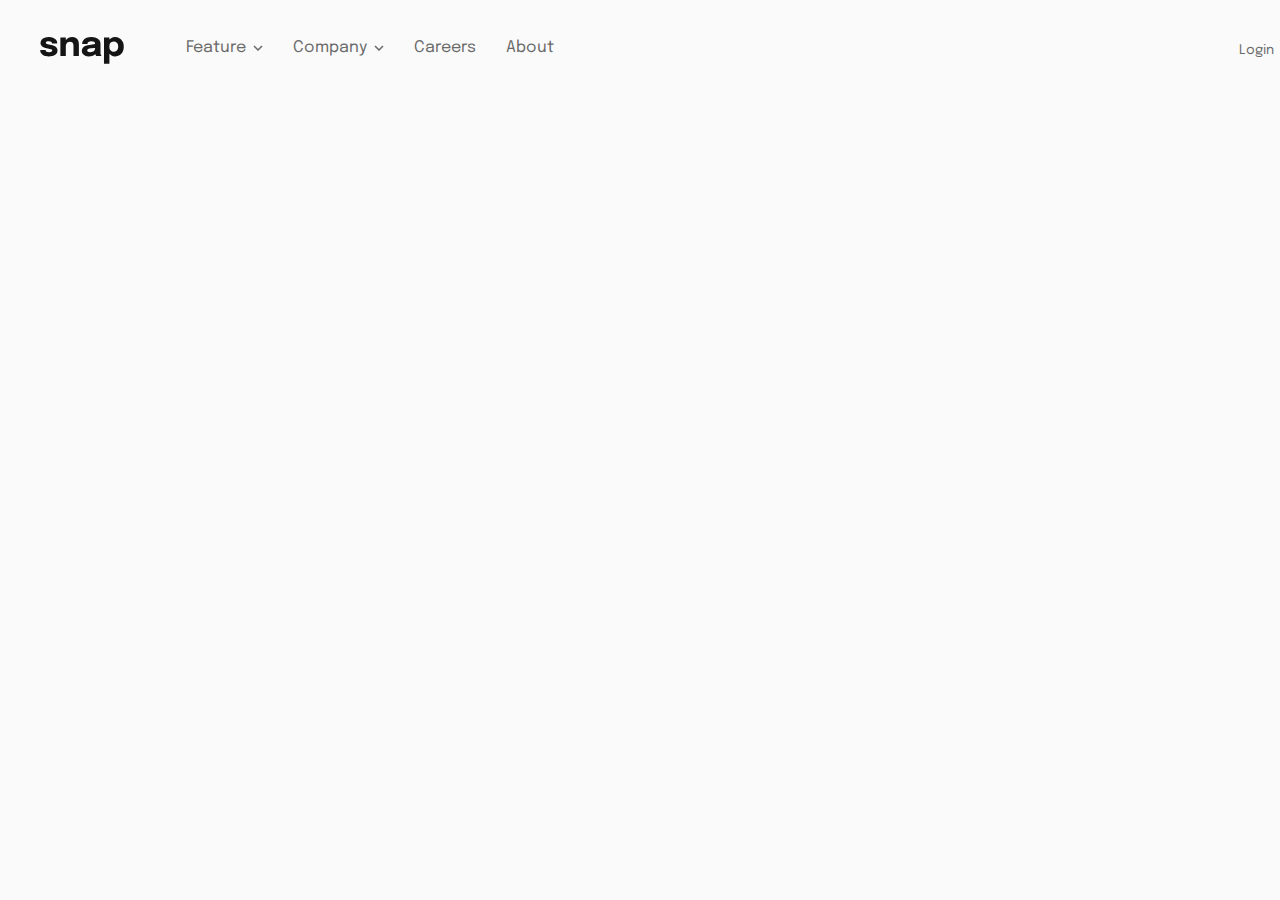
==== intro-section-with-dropdown-navigation-main/intro-section-with-dropdown-navigation-main/code/LandingPage.html @ be3b6956 "navbar" ====
<!DOCTYPE html>
<html lang="en">
  <head>
    <meta charset="UTF-8" />
    <meta http-equiv="X-UA-Compatible" content="IE=edge" />
    <meta name="viewport" content="width=device-width, initial-scale=1.0" />
    <link
      href="https://fonts.googleapis.com/css2?family=Epilogue:ital,wght@0,100;0,200;0,300;0,400;0,500;0,600;0,700;0,800;0,900;1,500;1,600&family=Montserrat:ital,wght@0,100;0,200;0,300;0,400;0,500;0,600;0,700;0,800;0,900;1,600&family=Mulish:ital,wght@0,200;0,300;1,200;1,300&family=Open+Sans:ital,wght@0,300;0,500;0,600;0,700;0,800;1,300;1,500;1,600;1,700&family=Quicksand:wght@400;500;600;700&family=Righteous&display=swap"
      rel="stylesheet"
    />
    <title>Frontend Mentor - Intro section with dropdown navigation</title>
    <link rel="stylesheet" href="landingpage.css" />
  </head>
  <body>
    <header>
      <img src="../images/logo.svg" alt="logo" />
      <nav class="menu">
          <span class="navIcons">
              <a href="feature">Feature</a>
              <img src="../images/icon-arrow-down.svg" alt="logo">
          </span>
          <span class="navIcons">
              <a href="Company">Company</a>
              <img src="../images/icon-arrow-down.svg" alt="logo">
          </span>
          <a href="careers"> Careers</a>
          <a href="about"> About</a>
      </nav>
    

      <span class="navBtn">
        <button id="login">Login</button>
        <button id="reg">Register</button>
      </span>
    </header>
    <script src="./landingpage.js"></script>
  </body>
</html>
---- intro-section-with-dropdown-navigation-main/intro-section-with-dropdown-navigation-main/code/landingpage.css ----
* {
  margin: 0;
  padding: 0;
  box-sizing: border-box;
  font-family: "Epilogue", sans-serif;
}

body {
  background-color: hsl(0, 0%, 98%);
  width: 1440px;
  height: auto;
}

header {
  margin: 30px 40px;
  display: flex;
  flex-direction: row;
  align-items: center;
}
nav {
  display: flex;
  flex-direction: row;
  list-style: none;
  grid-gap: 30px;
  margin: -5px 652px 0px 62px;
}
nav a {
  text-decoration: none;
  font-size: 16px;
  color: hsl(0, 0%, 41%);
}

.navIcons {
  display: flex;
  flex-direction: row;
  align-items: center;
}
.navIcons a {
  padding-right: 7px;
  flex-wrap: wrap;
}

/* #arrowD {
  width: 15px;
  height: 10px;
} */
.navBtn {
  display: flex;
  flex-direction: row;
}

#login {
  border: none;
  background-color: hsl(0, 0%, 98%);
  width: 100px;
  height: 40px;
  border-radius: 10px;
  color: hsl(0, 0%, 41%);
}
#reg {
  border: none;
  background-color: hsl(0, 0%, 98%);
  width: 100px;
  height: 40px;
  border-radius: 10px;
  border: 1px solid hsl(0, 0%, 41%);
  color: hsl(0, 0%, 41%);
}
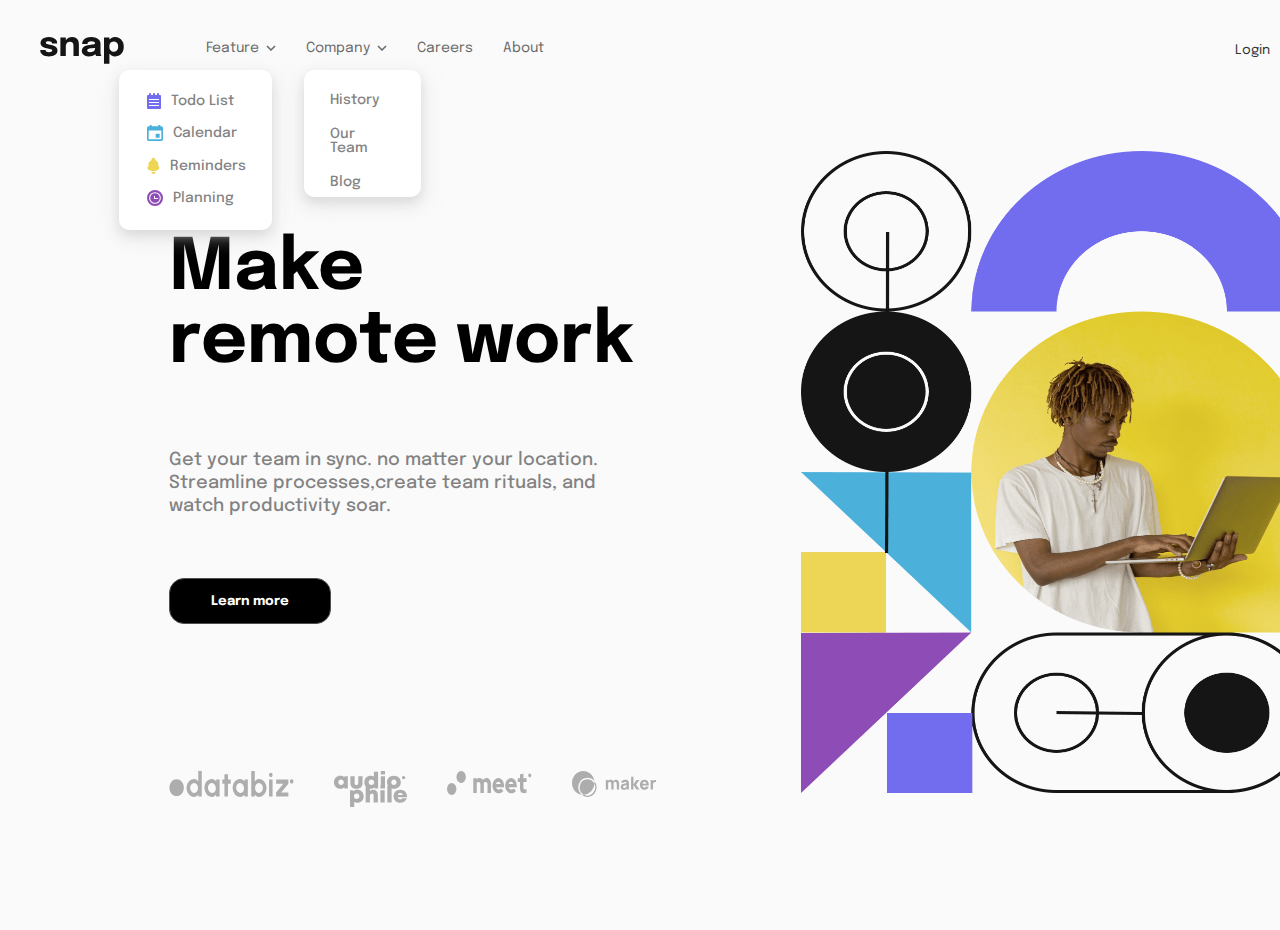
==== commit 10847af9: "design desktop done" ====
--- a/intro-section-with-dropdown-navigation-main/intro-section-with-dropdown-navigation-main/code/LandingPage.html
+++ b/intro-section-with-dropdown-navigation-main/intro-section-with-dropdown-navigation-main/code/LandingPage.html
@@ -15,24 +15,80 @@
     <header>
       <img src="../images/logo.svg" alt="logo" />
       <nav class="menu">
-          <span class="navIcons">
-              <a href="feature">Feature</a>
-              <img src="../images/icon-arrow-down.svg" alt="logo">
-          </span>
-          <span class="navIcons">
-              <a href="Company">Company</a>
-              <img src="../images/icon-arrow-down.svg" alt="logo">
-          </span>
-          <a href="careers"> Careers</a>
-          <a href="about"> About</a>
+        <span id="navIcons">
+          <a href="feature">Feature</a>
+          <img src="../images/icon-arrow-down.svg" alt="logo" id="arrowD" />
+        </span>
+
+        <span id="navIcons">
+          <a href="Company">Company</a>
+          <img src="../images/icon-arrow-down.svg" alt="logo" id="arrowD" />
+        </span>
+
+        <div id="dropBox">
+          <div id="dropdown">
+            <span class="icons" style="display: flex; flex-direction:row; gap:10px; align-items:center;">
+              <img src="../images/icon-todo.svg" alt="icon" />
+              <h4>Todo List</h4>
+            </span>
+            <span class="icons" style="display: flex; flex-direction:row; gap:10px; align-items:center;">
+              <img src="../images/icon-calendar.svg" alt="icon" />
+              <h4>Calendar</h4>
+            </span>
+            <span class="icons"  style="display: flex; flex-direction:row; gap:10px; align-items:center;">
+              <img src="../images/icon-reminders.svg" alt="icon" />
+              <h4>Reminders</h4>
+            </span>
+            <span class="icons"  style="display: flex; flex-direction:row; gap:10px; align-items:center;">
+              <img src="../images/icon-planning.svg" alt="icon" />
+              <h4>Planning</h4>
+            </span>
+          </div>
+          <div id="dropdown2">
+              <h4>History</h4>
+              <h4>Our Team</h4>
+              <h4>Blog</h4>
+          </div>
+        </div>
+
+        <a href="careers"> Careers</a>
+        <a href="about"> About</a>
       </nav>
-    
 
       <span class="navBtn">
         <button id="login">Login</button>
         <button id="reg">Register</button>
       </span>
+
+      <span class="hamBurgerM">
+        <img src="../images/icon-menu.svg" alt="menu" id="hamMenu" />
+      </span>
     </header>
+    <div class="container">
+      <div class="leftSide">
+        <h1>Make remote work</h1>
+        <p>
+          Get your team in sync. no matter your location. Streamline
+          processes,create team rituals, and watch productivity soar.
+        </p>
+        <button id="learn">Learn more</button>
+        <div class="brands">
+          <img src="../images/client-databiz.svg" alt="image" id="biz" />
+          <img
+            src="../images/client-audiophile.svg"
+            alt="image"
+            id="audiphile"
+          />
+          <img src="../images/client-meet.svg" alt="image" id="meet" />
+          <img src="../images/client-maker.svg" alt="image" id="maker" />
+        </div>
+      </div>
+      <div class="rightSide">
+        <img src="../images/image-hero-desktop.png" alt="image" id="img" />
+        <img src="../images/image-hero-mobile.png" alt="image" id="img2" />
+      </div>
+    </div>
+
     <script src="./landingpage.js"></script>
   </body>
 </html>
--- a/intro-section-with-dropdown-navigation-main/intro-section-with-dropdown-navigation-main/code/landingpage.css
+++ b/intro-section-with-dropdown-navigation-main/intro-section-with-dropdown-navigation-main/code/landingpage.css
@@ -6,9 +6,9 @@
 }
 
 body {
-  background-color: hsl(0, 0%, 98%);
+  background-color: #fafafa;
   width: 1440px;
-  height: auto;
+  height: 900px;
 }
 
 header {
@@ -16,53 +16,304 @@
   display: flex;
   flex-direction: row;
   align-items: center;
+  justify-content: space-between;
 }
 nav {
   display: flex;
   flex-direction: row;
   list-style: none;
-  grid-gap: 30px;
-  margin: -5px 652px 0px 62px;
+  gap: 30px;
+  margin: -5px 652px 0px 42px;
+  z-index: 1;
 }
 nav a {
   text-decoration: none;
-  font-size: 16px;
+  font-size: 14px;
+  font-weight: 400;
   color: hsl(0, 0%, 41%);
 }
-
-.navIcons {
+nav a:hover {
+  color: #313131;
+  font-weight: 600;
+}
+
+#navIcons {
   display: flex;
   flex-direction: row;
   align-items: center;
 }
-.navIcons a {
+#navIcons a {
   padding-right: 7px;
   flex-wrap: wrap;
 }
-
-/* #arrowD {
-  width: 15px;
-  height: 10px;
-} */
+#navIcons:hover {
+  color: #313131;
+  font-weight: 600;
+}
+
+#dropBox {
+  position: absolute;
+  top: 0px;
+  left: 10px;
+}
+
+.icons {
+  display: flex;
+  cursor: pointer;
+}
+
+.icons h4 {
+  color: #828282;
+  font-weight: 500;
+  font-size: 14px;
+}
+
+#dropdown {
+  display: flex;
+  flex-direction: column;
+  gap: 16px;
+  padding: 23px 28px;
+  position: absolute;
+  top: 70px;
+  left: 109px;
+  width: 153px;
+  height: 160px;
+  background-color: #ffffff;
+  box-shadow: 0px 5px 8px 0px rgba(210, 208, 208, 0.5),
+    0px 7px 20px 0 rgba(210, 208, 208, 0.5);
+  border-radius: 10px;
+  /* display: none; */
+}
+#dropdown2 {
+  padding: 23px 26px;
+  display: flex;
+  flex-direction: column;
+  gap: 20px;
+  position: absolute;
+  top: 70px;
+  left: 294px;
+  width: 117px;
+  height: 127px;
+  background-color: #ffffff;
+  box-shadow: 0px 5px 8px 0px rgba(210, 208, 208, 0.5),
+    0px 7px 20px 0 rgba(210, 208, 208, 0.5);
+  border-radius: 10px;
+  /* display: none; */
+}
+
+#dropdown2 h4 {
+  color: #828282;
+  font-weight: 500;
+  font-size: 14px;
+  cursor: pointer;
+}
+
 .navBtn {
   display: flex;
   flex-direction: row;
+  gap: 30px;
 }
 
 #login {
   border: none;
   background-color: hsl(0, 0%, 98%);
+  color: #313131;
+  cursor: pointer;
+}
+
+#login:hover {
+  font-weight: 500;
+  cursor: pointer;
+  color: #313131;
+}
+
+#reg {
+  margin-right: -40.12px;
+  border: none;
   width: 100px;
   height: 40px;
   border-radius: 10px;
+  background-color: hsl(0, 0%, 98%);
+  border: 1px solid hsl(0, 0%, 41%);
   color: hsl(0, 0%, 41%);
-}
-#reg {
+  cursor: pointer;
+}
+#reg:hover {
   border: none;
-  background-color: hsl(0, 0%, 98%);
   width: 100px;
   height: 40px;
-  border-radius: 10px;
-  border: 1px solid hsl(0, 0%, 41%);
-  color: hsl(0, 0%, 41%);
-}
+  font-weight: 500;
+  border-radius: 10px;
+  background-color: hsl(0, 0%, 98%);
+  border: 2px solid #313131;
+  color: #313131;
+  cursor: pointer;
+}
+
+#hamMenu {
+  display: none;
+}
+
+.container {
+  display: flex;
+  flex-direction: row;
+  grid-gap: 144px;
+}
+
+.leftSide {
+  display: flex;
+  flex-direction: column;
+  margin-top: 133px;
+  margin-left: 169px;
+}
+.leftSide h1 {
+  font-size: 71px;
+  width: 470px;
+}
+.leftSide p {
+  margin-top: 70px;
+  width: 440px;
+  color: #828282;
+  font-size: 18px;
+  font-weight: 500;
+  line-height: 23px;
+}
+
+#learn {
+  margin-top: 60px;
+  width: 162px;
+  padding: 15px 5px;
+  border-radius: 15px;
+  border: 1px solid #4f4f4f;
+  color: #ffffff;
+  font-weight: 700;
+  background-color: #000000;
+  cursor: pointer;
+}
+#learn:hover {
+  margin-top: 60px;
+  width: 162px;
+  padding: 15px 5px;
+  border-radius: 10px;
+  border: 1px solid #4f4f4f;
+  color: #000000;
+  font-weight: 700;
+  background-color: #fafafa;
+  cursor: pointer;
+}
+
+#img {
+  width: 511px;
+  height: 642px;
+  margin-top: 51px;
+}
+#img2 {
+  display: none;
+}
+
+.brands {
+  display: flex;
+  flex-direction: row;
+  margin-top: 147px;
+  gap: 40px;
+}
+
+#biz {
+  width: 125px;
+  height: 26px;
+}
+
+#audiophile {
+  width: 73px;
+  height: 37px;
+}
+
+#meet {
+  width: 85px;
+  height: 24px;
+}
+
+#maker {
+  width: 85px;
+  height: 26px;
+}
+
+@media screen and (max-width: 550px) {
+  body {
+    width: 550px;
+    height: 780px;
+    background-color: #ffffff;
+  }
+
+  header {
+    display: flex;
+    flex-direction: row;
+    justify-content: space-between;
+  }
+
+  nav {
+    display: none;
+  }
+  .navBtn {
+    display: none;
+  }
+
+  #hamMenu {
+    display: block;
+  }
+
+  .container {
+    display: flex;
+    flex-direction: column-reverse;
+    align-items: center;
+  }
+
+  .leftSide {
+    display: flex;
+    flex-direction: column;
+    align-items: center;
+    margin-top: 26px;
+    margin-left: 18px;
+  }
+
+  #img {
+    display: none;
+  }
+  #img2 {
+    display: block;
+    width: 375px;
+    height: 282px;
+    margin-bottom: -120px;
+  }
+  .leftSide h1 {
+    font-size: 31px;
+    width: 333px;
+  }
+  .leftSide p {
+    text-align: center;
+    margin-top: 33px;
+    width: 350px;
+    color: #828282;
+    font-size: 16px;
+    font-weight: 500;
+    line-height: 30px;
+  }
+
+  #learn {
+    margin-top: 33px;
+    width: 162px;
+    padding: 15px 5px;
+    border-radius: 15px;
+    border: 1px solid #4f4f4f;
+    color: #ffffff;
+    font-weight: 700;
+    background-color: #000000;
+  }
+
+  .brands {
+    display: flex;
+    flex-direction: row;
+    margin-top: 45px;
+    gap: 40px;
+  }
+}
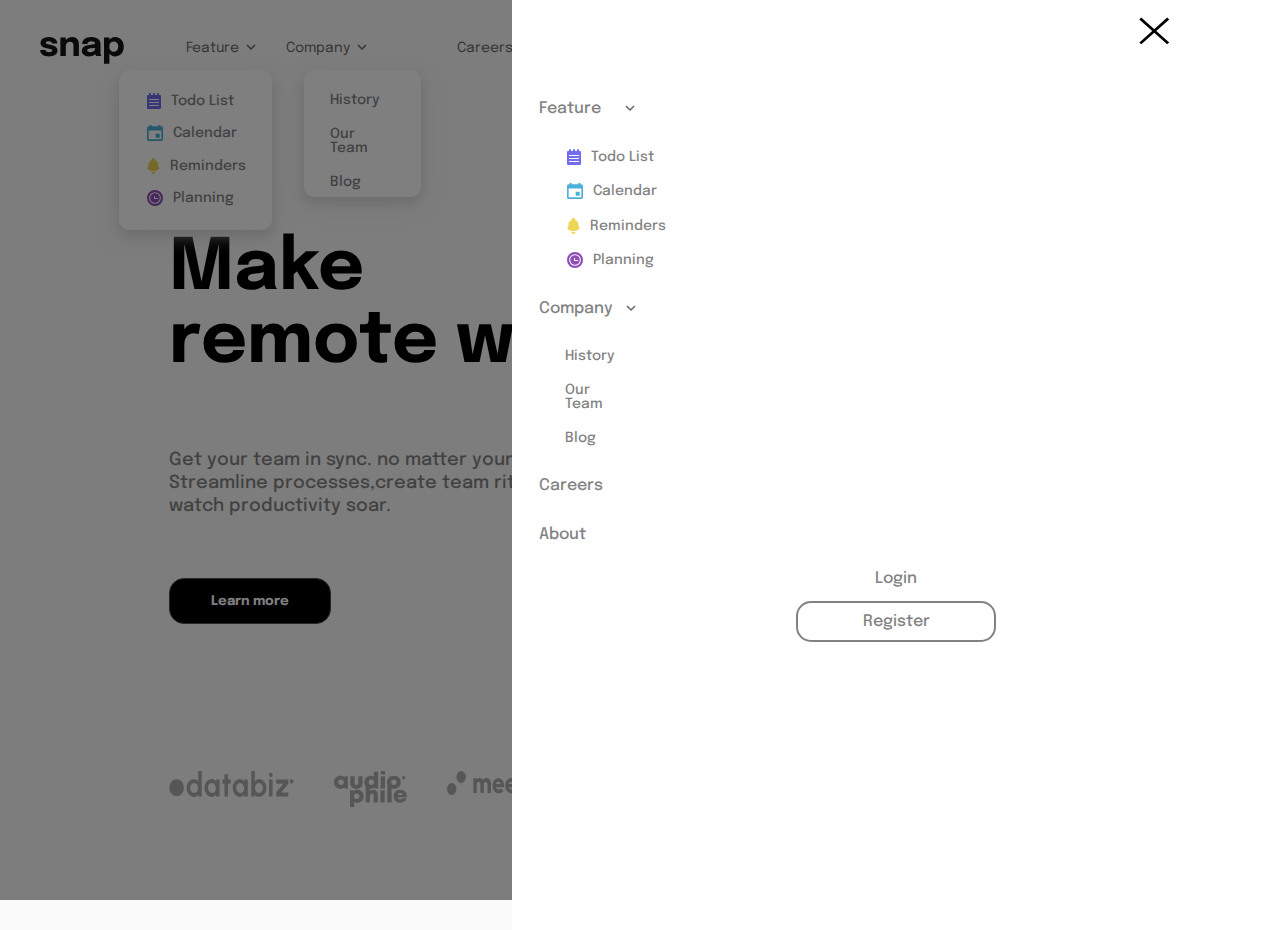
==== commit cb6fb491: "design mobile almost done" ====
--- a/intro-section-with-dropdown-navigation-main/intro-section-with-dropdown-navigation-main/code/LandingPage.html
+++ b/intro-section-with-dropdown-navigation-main/intro-section-with-dropdown-navigation-main/code/LandingPage.html
@@ -15,39 +15,75 @@
     <header>
       <img src="../images/logo.svg" alt="logo" />
       <nav class="menu">
-        <span id="navIcons">
-          <a href="feature">Feature</a>
-          <img src="../images/icon-arrow-down.svg" alt="logo" id="arrowD" />
-        </span>
-
-        <span id="navIcons">
-          <a href="Company">Company</a>
-          <img src="../images/icon-arrow-down.svg" alt="logo" id="arrowD" />
-        </span>
-
-        <div id="dropBox">
-          <div id="dropdown">
-            <span class="icons" style="display: flex; flex-direction:row; gap:10px; align-items:center;">
-              <img src="../images/icon-todo.svg" alt="icon" />
-              <h4>Todo List</h4>
-            </span>
-            <span class="icons" style="display: flex; flex-direction:row; gap:10px; align-items:center;">
-              <img src="../images/icon-calendar.svg" alt="icon" />
-              <h4>Calendar</h4>
-            </span>
-            <span class="icons"  style="display: flex; flex-direction:row; gap:10px; align-items:center;">
-              <img src="../images/icon-reminders.svg" alt="icon" />
-              <h4>Reminders</h4>
-            </span>
-            <span class="icons"  style="display: flex; flex-direction:row; gap:10px; align-items:center;">
-              <img src="../images/icon-planning.svg" alt="icon" />
-              <h4>Planning</h4>
-            </span>
-          </div>
-          <div id="dropdown2">
+        <div id="navIcons">
+          <span id="navIcons">
+            <a href="feature">Feature</a>
+            <img src="../images/icon-arrow-down.svg" alt="logo" id="arrowD" />
+          </span>
+
+          <span id="navIcons">
+            <a href="Company">Company</a>
+            <img src="../images/icon-arrow-down.svg" alt="logo" id="arrowD" />
+          </span>
+
+          <div id="dropBox">
+            <div class="dropContent">
+              <div id="dropdown">
+                <span
+                  class="icons"
+                  style="
+                    display: flex;
+                    flex-direction: row;
+                    gap: 10px;
+                    align-items: center;
+                  "
+                >
+                  <img src="../images/icon-todo.svg" alt="icon" />
+                  <h4>Todo List</h4>
+                </span>
+                <span
+                  class="icons"
+                  style="
+                    display: flex;
+                    flex-direction: row;
+                    gap: 10px;
+                    align-items: center;
+                  "
+                >
+                  <img src="../images/icon-calendar.svg" alt="icon" />
+                  <h4>Calendar</h4>
+                </span>
+                <span
+                  class="icons"
+                  style="
+                    display: flex;
+                    flex-direction: row;
+                    gap: 10px;
+                    align-items: center;
+                  "
+                >
+                  <img src="../images/icon-reminders.svg" alt="icon" />
+                  <h4>Reminders</h4>
+                </span>
+                <span
+                  class="icons"
+                  style="
+                    display: flex;
+                    flex-direction: row;
+                    gap: 10px;
+                    align-items: center;
+                  "
+                >
+                  <img src="../images/icon-planning.svg" alt="icon" />
+                  <h4>Planning</h4>
+                </span>
+              </div>
+            </div>
+            <div id="dropdown2">
               <h4>History</h4>
               <h4>Our Team</h4>
               <h4>Blog</h4>
+            </div>
           </div>
         </div>
 
@@ -61,6 +97,95 @@
       </span>
 
       <span class="hamBurgerM">
+        <div class="overlay">
+          <div class="modal">
+            <span class="closeBtn"> &times; </span>
+            <div class="modalMenu">
+              <span id="modalIcons">
+                <a href="feature" style="margin-right: 20px">Feature</a>
+                <img
+                  src="../images/icon-arrow-down.svg"
+                  alt="logo"
+                  id="arrowD"
+                />
+              </span>
+              <div class="modalContainer1">
+                <div id="modalDropdown">
+                  <span
+                    class="icons"
+                    style="
+                      display: flex;
+                      flex-direction: row;
+                      gap: 10px;
+                      align-items: center;
+                    "
+                  >
+                    <img src="../images/icon-todo.svg" alt="icon" />
+                    <h4>Todo List</h4>
+                  </span>
+                  <span
+                    class="icons"
+                    style="
+                      display: flex;
+                      flex-direction: row;
+                      gap: 10px;
+                      align-items: center;
+                    "
+                  >
+                    <img src="../images/icon-calendar.svg" alt="icon" />
+                    <h4>Calendar</h4>
+                  </span>
+                  <span
+                    class="icons"
+                    style="
+                      display: flex;
+                      flex-direction: row;
+                      gap: 10px;
+                      align-items: center;
+                    "
+                  >
+                    <img src="../images/icon-reminders.svg" alt="icon" />
+                    <h4>Reminders</h4>
+                  </span>
+                  <span
+                    class="icons"
+                    style="
+                      display: flex;
+                      flex-direction: row;
+                      gap: 10px;
+                      align-items: center;
+                    "
+                  >
+                    <img src="../images/icon-planning.svg" alt="icon" />
+                    <h4>Planning</h4>
+                  </span>
+                </div>
+              </div>
+
+              <span id="modalIcons">
+                <a href="Company" style="margin-right: 9px">Company</a>
+                <img
+                  src="../images/icon-arrow-down.svg"
+                  alt="logo"
+                  id="arrowD"
+                />
+              </span>
+              <div class="modalContainer2">
+                <div id="modalDropdown2">
+                  <h4>History</h4>
+                  <h4>Our Team</h4>
+                  <h4>Blog</h4>
+                </div>
+              </div>
+              <a href="careers"> Careers</a>
+              <a href="about"> About</a>
+            </div>
+            <div class="modalBtn">
+              <button id="mBtn1">Login</button>
+              <button  id="mBtn2">Register</button>
+            </div>
+          </div>
+        </div>
         <img src="../images/icon-menu.svg" alt="menu" id="hamMenu" />
       </span>
     </header>
--- a/intro-section-with-dropdown-navigation-main/intro-section-with-dropdown-navigation-main/code/landingpage.css
+++ b/intro-section-with-dropdown-navigation-main/intro-section-with-dropdown-navigation-main/code/landingpage.css
@@ -41,6 +41,8 @@
   display: flex;
   flex-direction: row;
   align-items: center;
+  padding-right: 30px;
+  /* gap: 30px; */
 }
 #navIcons a {
   padding-right: 7px;
@@ -82,7 +84,6 @@
   box-shadow: 0px 5px 8px 0px rgba(210, 208, 208, 0.5),
     0px 7px 20px 0 rgba(210, 208, 208, 0.5);
   border-radius: 10px;
-  /* display: none; */
 }
 #dropdown2 {
   padding: 23px 26px;
@@ -98,7 +99,6 @@
   box-shadow: 0px 5px 8px 0px rgba(210, 208, 208, 0.5),
     0px 7px 20px 0 rgba(210, 208, 208, 0.5);
   border-radius: 10px;
-  /* display: none; */
 }
 
 #dropdown2 h4 {
@@ -238,6 +238,114 @@
   height: 26px;
 }
 
+.overlay {
+  position: fixed;
+  z-index: 1;
+  left: 0;
+  top: 0;
+  height: 100%;
+  width: 100%;
+  overflow: auto;
+  background-color: rgba(0, 0, 0, 0.5);
+  animation-name: modalopen;
+  animation-duration: 1s;
+  overflow: hidden;
+}
+.modal {
+  /* padding-top: 5%; */
+  position: fixed;
+  top: 0px;
+  left: 40%;
+  width: 60%;
+  height: 140%;
+  background-color: #ffffff;
+  /* overflow: hidden; */
+}
+
+.modalMenu{
+  display: flex;
+  flex-direction: column;
+  gap: 32px;
+  padding: 27px;
+  margin-top: -30px;
+}
+.modalMenu a{
+  text-decoration: none;
+  color: #828282;
+  font-size: 16px;
+  font-weight: 500;
+}
+
+.modalContainer1{
+  /* display: none; */
+}
+.modalContainer2{
+  /* display: none; */
+}
+
+#modalDropdown{
+  display: flex;
+  flex-direction: column;
+  gap: 18px;
+  padding: 0px 28px;
+  width: 153px;
+  background-color: #ffffff;
+}
+
+#modalDropdown2{
+ padding: 0px 26px;
+  display: flex;
+  flex-direction: column;
+  gap: 20px;
+  width: 117px;
+  background-color: #ffffff;
+}
+
+#modalDropdown2 h4{
+color: #828282;
+  font-weight: 500;
+  font-size: 14px;
+  cursor: pointer;
+}
+
+#arrowD{
+  padding-bottom: 2px;
+}
+
+.closeBtn {
+  position: relative;
+  top: -22px;
+  left: 80%;
+  font-size: 100px;
+  font-weight: 200;
+}
+
+.modalBtn{
+  display: flex;
+  flex-direction: column;
+  gap: 14px;
+}
+
+#mBtn1{
+  align-self: center;
+  border: none;
+  background-color: #ffffff;
+  font-size: 16px;
+  font-weight: 500;
+  color: #828282;
+}
+#mBtn2{
+  align-self: center;
+  width: 200px;
+  padding: 10px;
+  border: 2px solid #828282;
+  background-color: #ffffff;
+  font-size: 16px;
+  font-weight: 500;
+  color: #828282;
+  border-radius: 15px;
+}
+
 @media screen and (max-width: 550px) {
   body {
     width: 550px;
@@ -260,6 +368,7 @@
 
   #hamMenu {
     display: block;
+    cursor: pointer;
   }
 
   .container {
